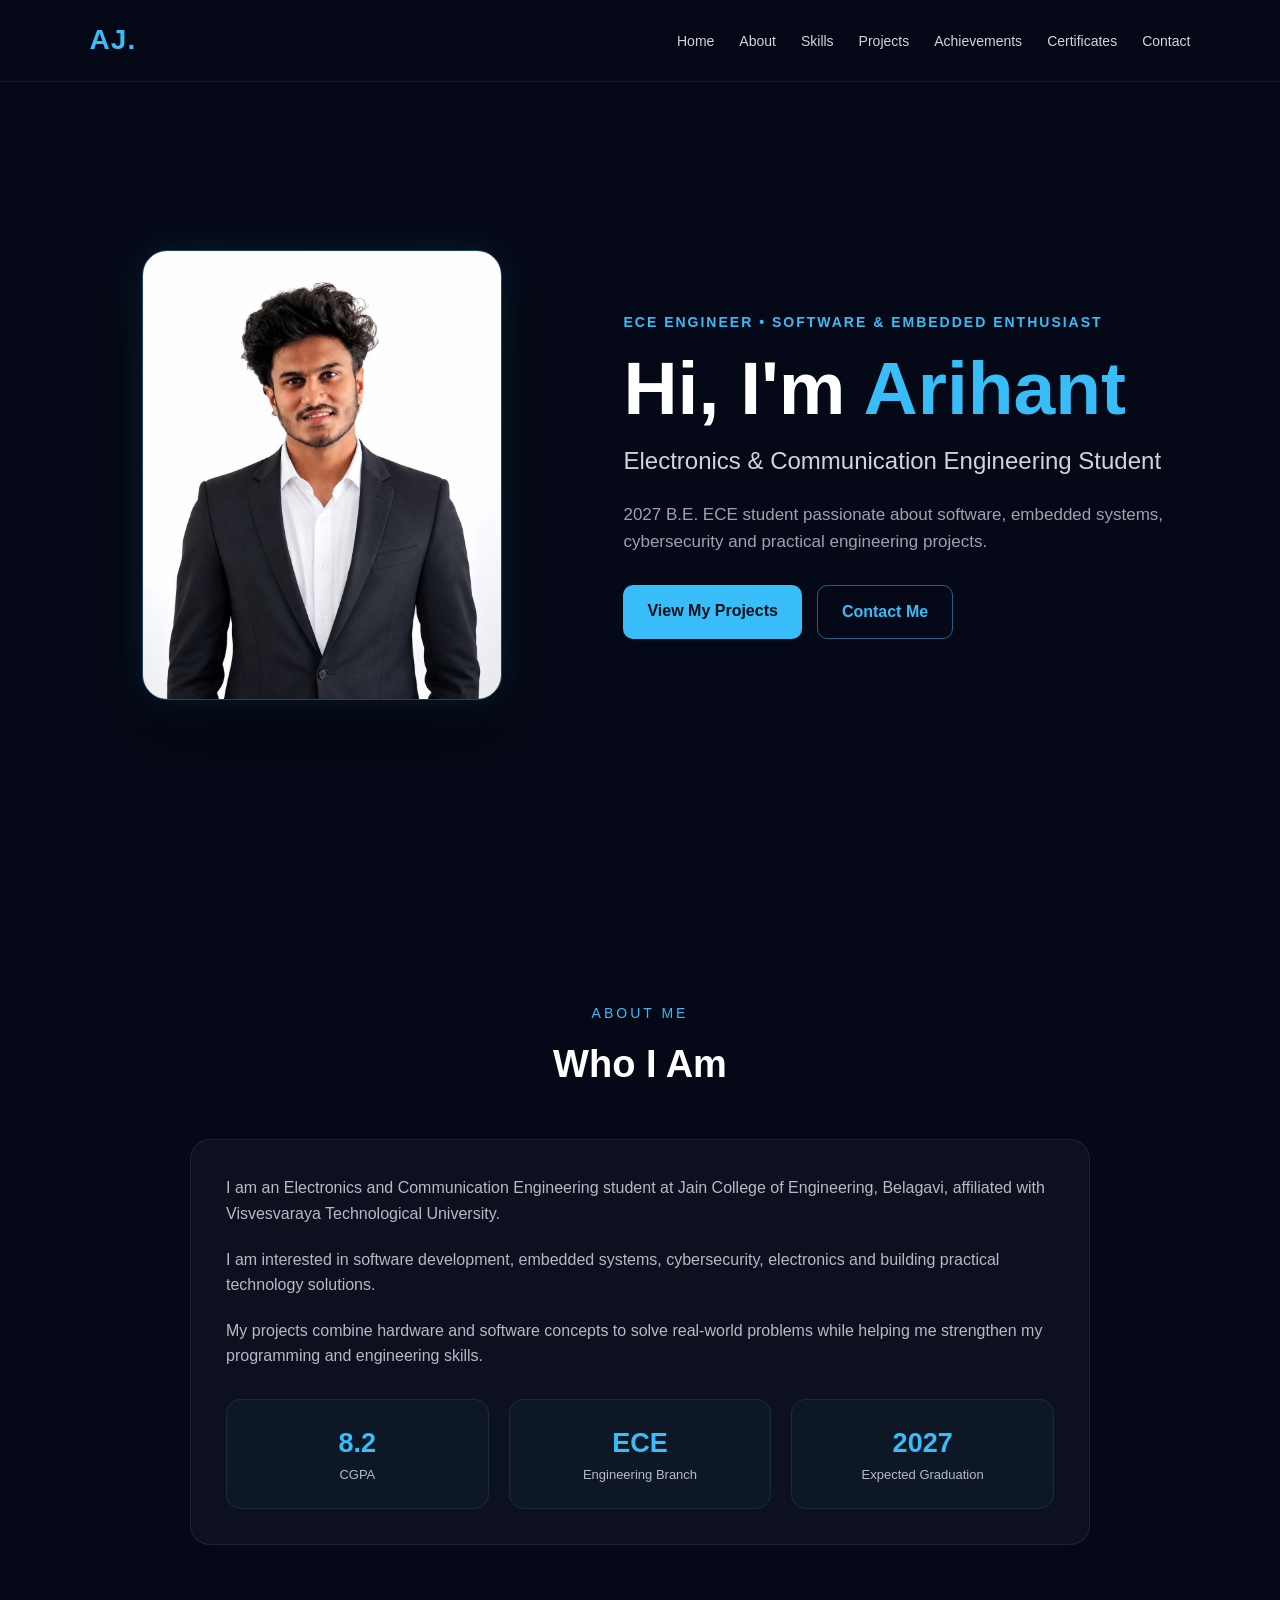
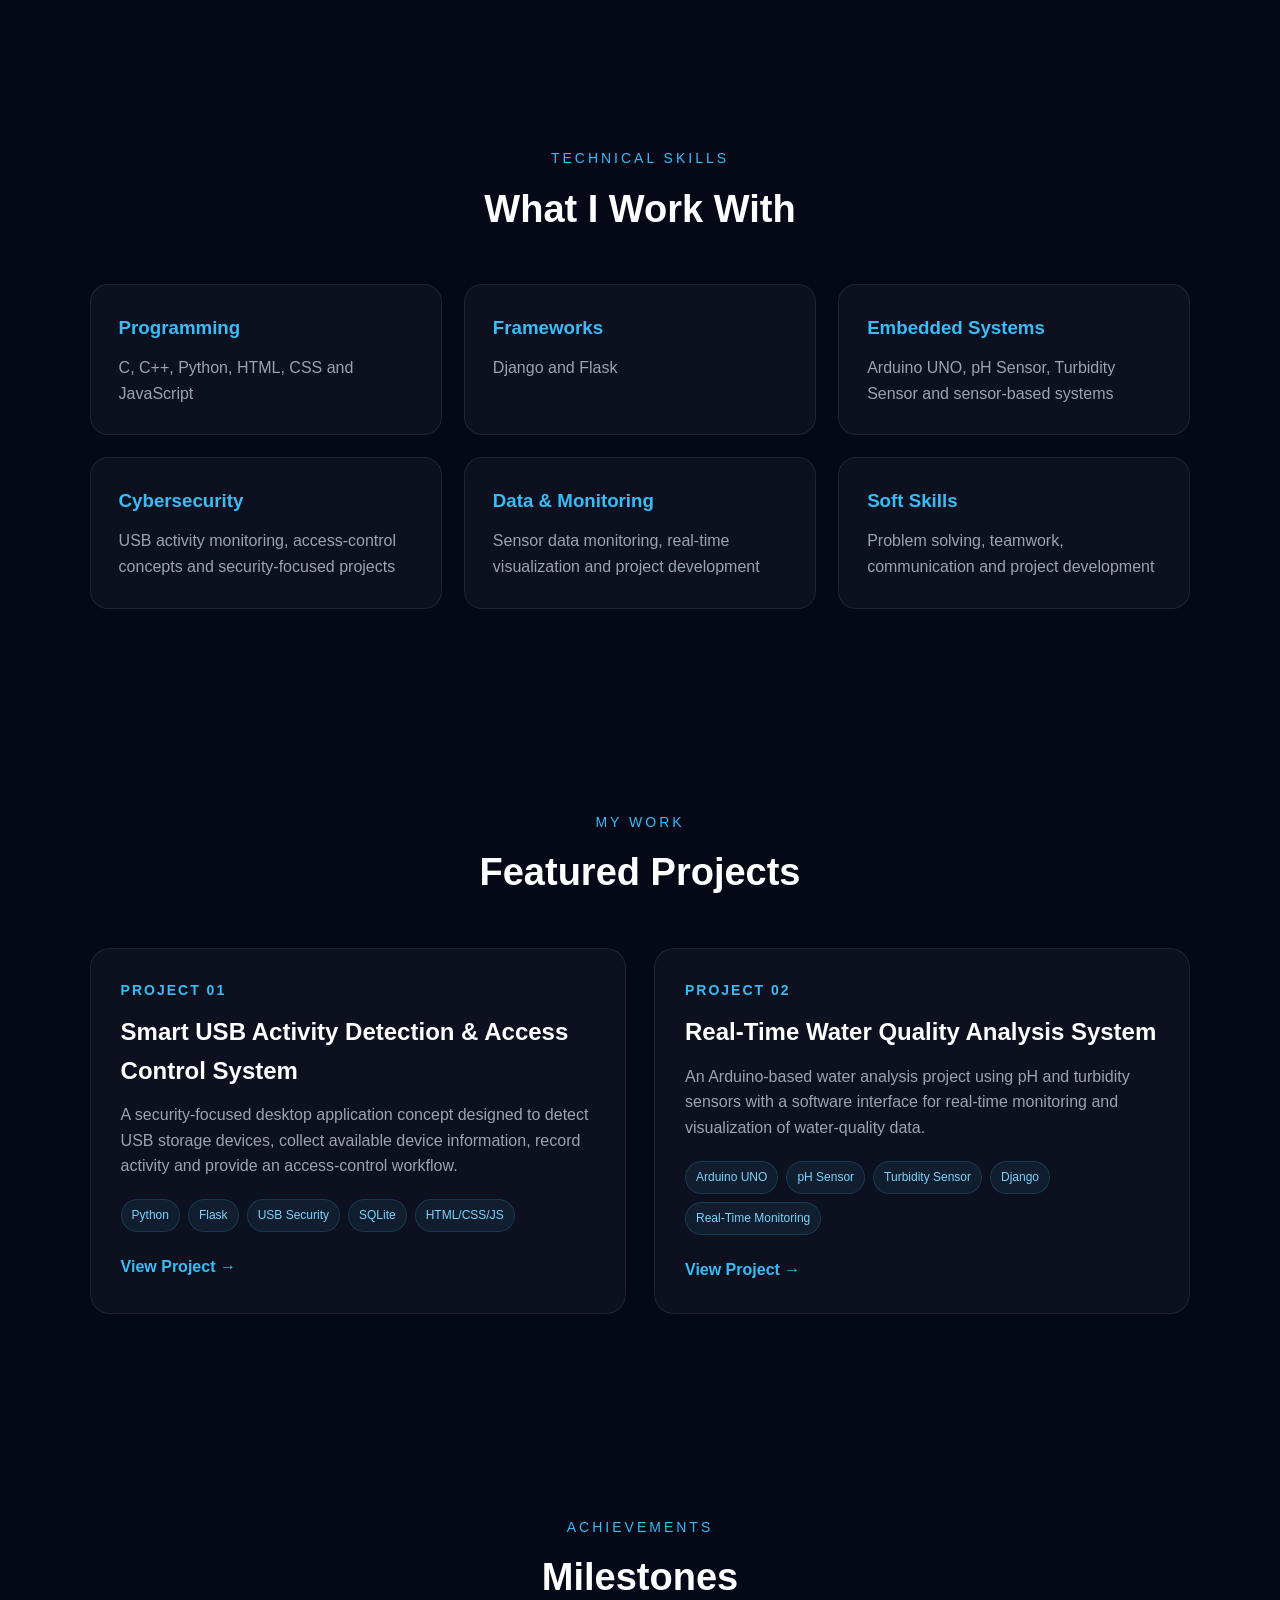
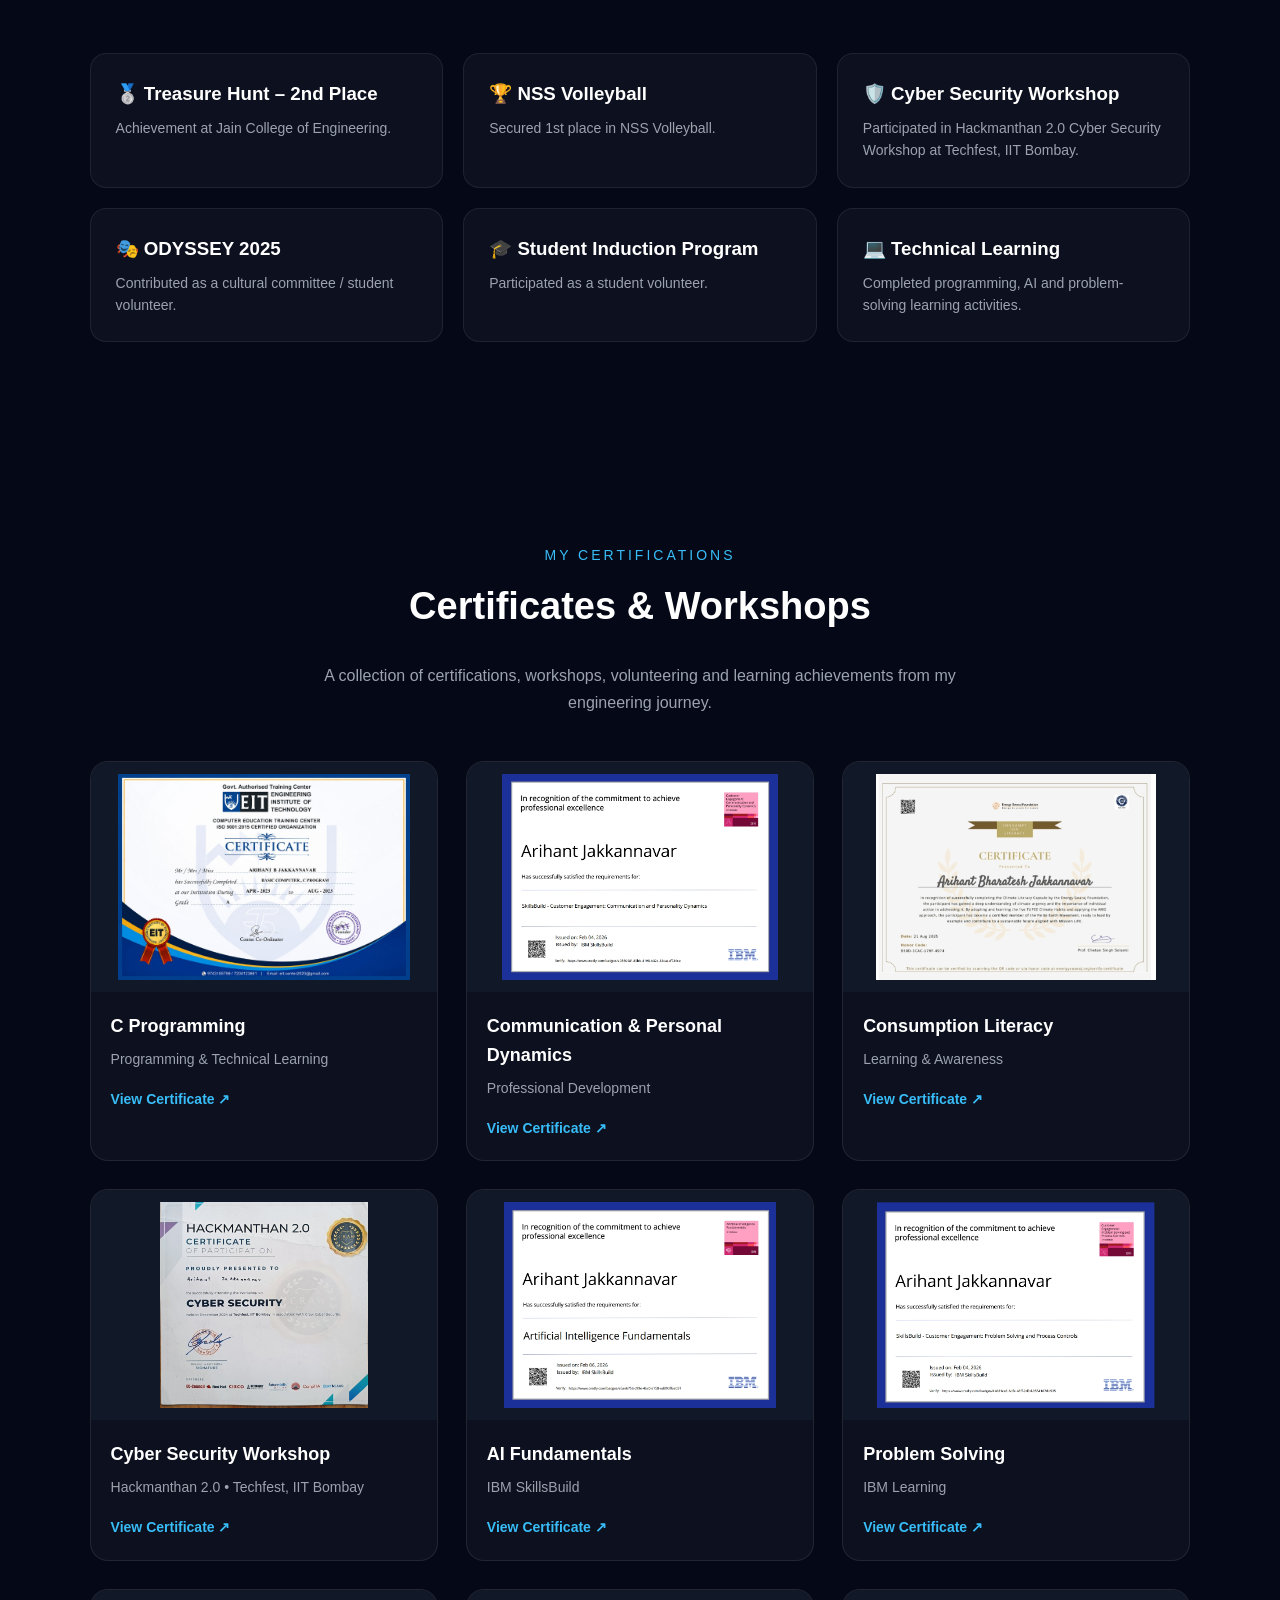
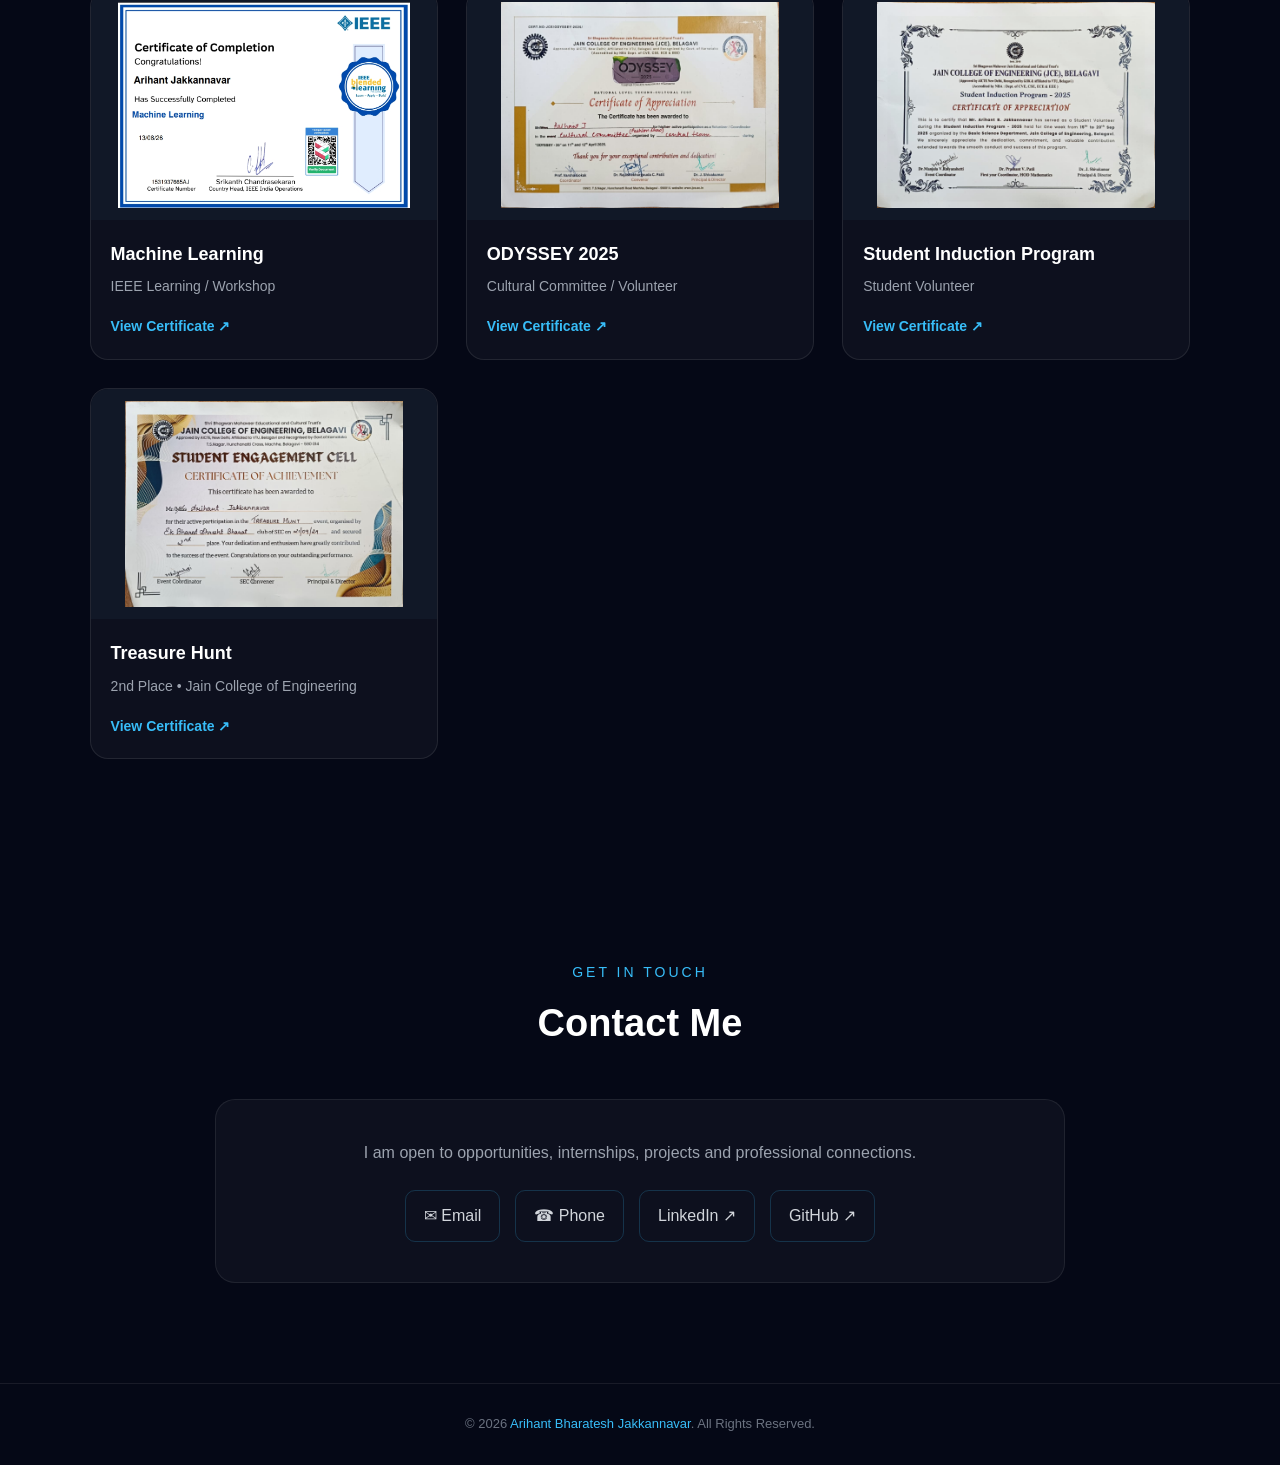
==== index.html @ a7d183cc "Add files via upload" ====
<!DOCTYPE html>
<html lang="en">
<head>
    <meta charset="UTF-8">
    <meta name="viewport" content="width=device-width, initial-scale=1.0">

    <title>Arihant Bharatesh Jakkannavar | ECE Engineer</title>

    <meta name="description"
          content="Electronics and Communication Engineering student, software and embedded systems enthusiast.">

    <style>

        /* =========================
           RESET
        ========================= */

        * {
            margin: 0;
            padding: 0;
            box-sizing: border-box;
        }

        html {
            scroll-behavior: smooth;
        }

        body {
            font-family: Arial, Helvetica, sans-serif;
            background: #050816;
            color: #ffffff;
            line-height: 1.6;
            overflow-x: hidden;
        }

        a {
            text-decoration: none;
            color: inherit;
        }

        /* =========================
           NAVBAR
        ========================= */

        nav {
            position: fixed;
            top: 0;
            left: 0;
            width: 100%;
            z-index: 1000;

            display: flex;
            justify-content: space-between;
            align-items: center;

            padding: 18px 7%;

            background: rgba(5, 8, 22, 0.90);
            backdrop-filter: blur(15px);

            border-bottom: 1px solid rgba(255,255,255,0.08);
        }

        .logo {
            font-size: 28px;
            font-weight: 800;
            color: #38bdf8;
            letter-spacing: 1px;
        }

        .nav-links {
            display: flex;
            gap: 25px;
            list-style: none;
        }

        .nav-links a {
            color: #d1d5db;
            font-size: 14px;
            transition: 0.3s;
        }

        .nav-links a:hover {
            color: #38bdf8;
        }

        /* =========================
           SECTIONS
        ========================= */

        .section {
            padding: 100px 7%;
            max-width: 1300px;
            margin: auto;
        }

        .section-title {
            text-align: center;
            margin-bottom: 45px;
        }

        .section-title span {
            color: #38bdf8;
            font-size: 14px;
            text-transform: uppercase;
            letter-spacing: 3px;
        }

        .section-title h2 {
            font-size: 38px;
            margin-top: 8px;
        }

        /* =========================
           SCROLL ANIMATION
        ========================= */

        .reveal {
            opacity: 0;
            transform: translateY(35px);
            transition:
                opacity 0.8s ease,
                transform 0.8s ease;
        }

        .reveal.active {
            opacity: 1;
            transform: translateY(0);
        }

        /* =========================
           HERO
        ========================= */

        .hero {
            min-height: 100vh;
            padding: 130px 7% 80px;

            display: grid;
            grid-template-columns: 0.9fr 1.1fr;
            align-items: center;
            gap: 70px;

            max-width: 1400px;
            margin: auto;
        }

        .hero-photo {
            display: flex;
            justify-content: center;
            animation: photoIn 1.2s ease forwards;
        }

        .hero-photo img {
            width: 360px;
            height: 450px;
            object-fit: cover;

            border-radius: 25px;

            border: 1px solid rgba(56,189,248,0.35);

            box-shadow:
                0 0 40px rgba(56,189,248,0.13),
                0 25px 70px rgba(0,0,0,0.45);

            animation: floating 5s ease-in-out infinite;
        }

        .hero-content {
            animation: textIn 1.2s ease forwards;
        }

        .hero-content .small {
            color: #38bdf8;
            font-weight: 600;
            letter-spacing: 2px;
            text-transform: uppercase;
            font-size: 14px;
        }

        .hero-content h1 {
            font-size: clamp(42px, 6vw, 75px);
            line-height: 1.05;
            margin: 15px 0;
        }

        .hero-content h1 span {
            color: #38bdf8;
        }

        .hero-content h2 {
            font-size: 24px;
            color: #d1d5db;
            font-weight: 500;
            margin-bottom: 20px;
        }

        .hero-content p {
            max-width: 650px;
            color: #9ca3af;
            font-size: 17px;
            margin-bottom: 30px;
        }

        .hero-buttons {
            display: flex;
            gap: 15px;
            flex-wrap: wrap;
        }

        .btn {
            display: inline-block;
            padding: 13px 24px;
            border-radius: 10px;
            font-weight: 600;
            transition: 0.3s;
        }

        .btn-primary {
            background: #38bdf8;
            color: #03111c;
        }

        .btn-primary:hover {
            transform: translateY(-3px);
            box-shadow: 0 10px 30px rgba(56,189,248,0.25);
        }

        .btn-outline {
            border: 1px solid rgba(56,189,248,0.5);
            color: #38bdf8;
        }

        .btn-outline:hover {
            background: rgba(56,189,248,0.08);
            transform: translateY(-3px);
        }

        /* =========================
           ABOUT
        ========================= */

        .about-box {
            max-width: 900px;
            margin: auto;

            padding: 35px;

            background: rgba(255,255,255,0.035);
            border: 1px solid rgba(255,255,255,0.08);

            border-radius: 20px;
        }

        .about-box p {
            color: #b4bbc7;
            margin-bottom: 20px;
            font-size: 16px;
        }

        .stats {
            display: grid;
            grid-template-columns: repeat(3, 1fr);
            gap: 20px;
            margin-top: 30px;
        }

        .stat {
            padding: 22px;
            text-align: center;

            background: rgba(56,189,248,0.04);
            border: 1px solid rgba(56,189,248,0.12);
            border-radius: 15px;
        }

        .stat h3 {
            color: #38bdf8;
            font-size: 27px;
        }

        .stat p {
            margin: 0;
            font-size: 13px;
        }

        /* =========================
           SKILLS
        ========================= */

        .skills-grid {
            display: grid;
            grid-template-columns: repeat(3, 1fr);
            gap: 22px;
        }

        .skill-card {
            padding: 28px;

            background: rgba(255,255,255,0.035);
            border: 1px solid rgba(255,255,255,0.08);

            border-radius: 18px;

            transition: 0.35s;
        }

        .skill-card:hover {
            transform: translateY(-7px);
            border-color: rgba(56,189,248,0.5);
            box-shadow: 0 15px 40px rgba(56,189,248,0.08);
        }

        .skill-card h3 {
            color: #38bdf8;
            margin-bottom: 12px;
        }

        .skill-card p {
            color: #9ca3af;
        }

        /* =========================
           PROJECTS
        ========================= */

        .projects-grid {
            display: grid;
            grid-template-columns: repeat(2, 1fr);
            gap: 28px;
        }

        .project-card {
            padding: 30px;

            background: rgba(255,255,255,0.035);
            border: 1px solid rgba(255,255,255,0.08);

            border-radius: 20px;

            transition: 0.4s;
        }

        .project-card:hover {
            transform: translateY(-8px);
            border-color: #38bdf8;
            box-shadow: 0 20px 50px rgba(56,189,248,0.09);
        }

        .project-number {
            color: #38bdf8;
            font-size: 14px;
            font-weight: bold;
            letter-spacing: 2px;
        }

        .project-card h3 {
            font-size: 24px;
            margin: 12px 0;
        }

        .project-card p {
            color: #9ca3af;
            margin-bottom: 20px;
        }

        .tags {
            display: flex;
            flex-wrap: wrap;
            gap: 8px;
            margin-bottom: 22px;
        }

        .tag {
            padding: 6px 10px;

            border-radius: 20px;

            background: rgba(56,189,248,0.08);
            border: 1px solid rgba(56,189,248,0.18);

            color: #7dd3fc;
            font-size: 12px;
        }

        .project-link {
            color: #38bdf8;
            font-weight: 600;
        }

        .project-link:hover {
            color: #ffffff;
        }

        /* =========================
           ACHIEVEMENTS
        ========================= */

        .achievements-grid {
            display: grid;
            grid-template-columns: repeat(3, 1fr);
            gap: 20px;
        }

        .achievement {
            padding: 25px;

            background: rgba(255,255,255,0.035);
            border: 1px solid rgba(255,255,255,0.08);

            border-radius: 16px;

            transition: 0.3s;
        }

        .achievement:hover {
            transform: translateY(-5px);
            border-color: rgba(56,189,248,0.45);
        }

        .achievement h3 {
            color: #ffffff;
            margin-bottom: 8px;
        }

        .achievement p {
            color: #9ca3af;
            font-size: 14px;
        }

        /* =========================
           CERTIFICATES
        ========================= */

        .section-intro {
            max-width: 700px;
            margin: -20px auto 45px;
            text-align: center;
            color: #9ca3af;
            line-height: 1.7;
        }

        .certificate-grid {
            display: grid;
            grid-template-columns: repeat(3, 1fr);
            gap: 28px;
            max-width: 1150px;
            margin: auto;
        }

        .certificate-card {
            background: rgba(255,255,255,0.035);

            border: 1px solid rgba(255,255,255,0.09);

            border-radius: 18px;

            overflow: hidden;

            transition: 0.4s ease;
        }

        .certificate-card:hover {
            transform: translateY(-8px);
            border-color: #38bdf8;
            box-shadow: 0 15px 45px rgba(56,189,248,0.12);
        }

        .certificate-card > a {
            display: block;
            overflow: hidden;
            background: #111827;
        }

        .certificate-card img {
            width: 100%;
            height: 230px;

            object-fit: contain;

            display: block;

            padding: 12px;

            transition: transform 0.5s ease;
        }

        .certificate-card:hover img {
            transform: scale(1.04);
        }

        .certificate-info {
            padding: 20px;
        }

        .certificate-info h3 {
            margin: 0 0 8px;
            font-size: 18px;
            color: #ffffff;
        }

        .certificate-info p {
            margin: 0 0 16px;
            color: #9ca3af;
            font-size: 14px;
            line-height: 1.5;
        }

        .view-certificate {
            color: #38bdf8;
            font-size: 14px;
            font-weight: 600;
        }

        .view-certificate:hover {
            color: #ffffff;
        }

        /* =========================
           CONTACT
        ========================= */

        .contact-box {
            max-width: 850px;
            margin: auto;

            padding: 40px;

            text-align: center;

            background: rgba(255,255,255,0.035);
            border: 1px solid rgba(255,255,255,0.08);

            border-radius: 20px;
        }

        .contact-box p {
            color: #9ca3af;
            margin-bottom: 25px;
        }

        .contact-links {
            display: flex;
            justify-content: center;
            flex-wrap: wrap;
            gap: 15px;
        }

        .contact-link {
            padding: 12px 18px;

            border: 1px solid rgba(56,189,248,0.2);

            border-radius: 10px;

            color: #d1d5db;

            transition: 0.3s;
        }

        .contact-link:hover {
            color: #38bdf8;
            border-color: #38bdf8;
            transform: translateY(-3px);
        }

        /* =========================
           FOOTER
        ========================= */

        footer {
            text-align: center;
            padding: 30px 20px;

            border-top: 1px solid rgba(255,255,255,0.08);

            color: #6b7280;

            font-size: 13px;
        }

        footer span {
            color: #38bdf8;
        }

        /* =========================
           HERO ANIMATIONS
        ========================= */

        @keyframes photoIn {
            from {
                opacity: 0;
                transform: translateX(-50px);
            }

            to {
                opacity: 1;
                transform: translateX(0);
            }
        }

        @keyframes textIn {
            from {
                opacity: 0;
                transform: translateX(50px);
            }

            to {
                opacity: 1;
                transform: translateX(0);
            }
        }

        @keyframes floating {
            0%, 100% {
                transform: translateY(0);
            }

            50% {
                transform: translateY(-10px);
            }
        }

        /* =========================
           TABLET
        ========================= */

        @media (max-width: 1000px) {

            .hero {
                grid-template-columns: 1fr;
                text-align: center;
            }

            .hero-photo {
                order: 1;
            }

            .hero-content {
                order: 2;
            }

            .hero-content p {
                margin-left: auto;
                margin-right: auto;
            }

            .hero-buttons {
                justify-content: center;
            }

            .skills-grid {
                grid-template-columns: repeat(2, 1fr);
            }

            .achievements-grid {
                grid-template-columns: repeat(2, 1fr);
            }

            .certificate-grid {
                grid-template-columns: repeat(2, 1fr);
            }
        }

        /* =========================
           MOBILE
        ========================= */

        @media (max-width: 700px) {

            nav {
                padding: 15px 5%;
            }

            .nav-links {
                display: none;
            }

            .section {
                padding: 80px 5%;
            }

            .hero {
                padding: 120px 5% 70px;
                gap: 40px;
            }

            .hero-photo img {
                width: 280px;
                height: 350px;
            }

            .hero-content h1 {
                font-size: 42px;
            }

            .hero-content h2 {
                font-size: 20px;
            }

            .stats {
                grid-template-columns: 1fr;
            }

            .skills-grid,
            .projects-grid,
            .achievements-grid,
            .certificate-grid {
                grid-template-columns: 1fr;
            }

            .section-title h2 {
                font-size: 31px;
            }

            .certificate-card img {
                height: 240px;
            }

            .contact-box {
                padding: 28px 20px;
            }
        }

    </style>
</head>

<body>

    <!-- =========================
         NAVIGATION
    ========================= -->

    <nav>

        <a href="#home" class="logo">AJ.</a>

        <ul class="nav-links">

            <li><a href="#home">Home</a></li>
            <li><a href="#about">About</a></li>
            <li><a href="#skills">Skills</a></li>
            <li><a href="#projects">Projects</a></li>
            <li><a href="#achievements">Achievements</a></li>
            <li><a href="#certificates">Certificates</a></li>
            <li><a href="#contact">Contact</a></li>

        </ul>

    </nav>


    <!-- =========================
         HERO
    ========================= -->

    <section id="home" class="hero">

        <div class="hero-photo">

            <img
                src="images/profile.jpeg"
                alt="Arihant Bharatesh Jakkannavar"
            >

        </div>

        <div class="hero-content">

            <div class="small">
                ECE Engineer • Software & Embedded Enthusiast
            </div>

            <h1>
                Hi, I'm <span>Arihant</span>
            </h1>

            <h2>
                Electronics & Communication Engineering Student
            </h2>

            <p>
                2027 B.E. ECE student passionate about software,
                embedded systems, cybersecurity and practical
                engineering projects.
            </p>

            <div class="hero-buttons">

                <a
                    href="#projects"
                    class="btn btn-primary"
                >
                    View My Projects
                </a>

                <a
                    href="#contact"
                    class="btn btn-outline"
                >
                    Contact Me
                </a>

            </div>

        </div>

    </section>


    <!-- =========================
         ABOUT
    ========================= -->

    <section id="about" class="section reveal">

        <div class="section-title">

            <span>About Me</span>

            <h2>Who I Am</h2>

        </div>

        <div class="about-box">

            <p>
                I am an Electronics and Communication Engineering
                student at Jain College of Engineering, Belagavi,
                affiliated with Visvesvaraya Technological University.
            </p>

            <p>
                I am interested in software development, embedded
                systems, cybersecurity, electronics and building
                practical technology solutions.
            </p>

            <p>
                My projects combine hardware and software concepts
                to solve real-world problems while helping me
                strengthen my programming and engineering skills.
            </p>

            <div class="stats">

                <div class="stat">
                    <h3>8.2</h3>
                    <p>CGPA</p>
                </div>

                <div class="stat">
                    <h3>ECE</h3>
                    <p>Engineering Branch</p>
                </div>

                <div class="stat">
                    <h3>2027</h3>
                    <p>Expected Graduation</p>
                </div>

            </div>

        </div>

    </section>


    <!-- =========================
         SKILLS
    ========================= -->

    <section id="skills" class="section reveal">

        <div class="section-title">

            <span>Technical Skills</span>

            <h2>What I Work With</h2>

        </div>

        <div class="skills-grid">

            <div class="skill-card">

                <h3>Programming</h3>

                <p>
                    C, C++, Python, HTML, CSS and JavaScript
                </p>

            </div>

            <div class="skill-card">

                <h3>Frameworks</h3>

                <p>
                    Django and Flask
                </p>

            </div>

            <div class="skill-card">

                <h3>Embedded Systems</h3>

                <p>
                    Arduino UNO, pH Sensor, Turbidity Sensor
                    and sensor-based systems
                </p>

            </div>

            <div class="skill-card">

                <h3>Cybersecurity</h3>

                <p>
                    USB activity monitoring, access-control
                    concepts and security-focused projects
                </p>

            </div>

            <div class="skill-card">

                <h3>Data & Monitoring</h3>

                <p>
                    Sensor data monitoring, real-time visualization
                    and project development
                </p>

            </div>

            <div class="skill-card">

                <h3>Soft Skills</h3>

                <p>
                    Problem solving, teamwork, communication
                    and project development
                </p>

            </div>

        </div>

    </section>


    <!-- =========================
         PROJECTS
    ========================= -->

    <section id="projects" class="section reveal">

        <div class="section-title">

            <span>My Work</span>

            <h2>Featured Projects</h2>

        </div>

        <div class="projects-grid">

            <!-- PROJECT 01 -->

            <div class="project-card">

                <div class="project-number">
                    PROJECT 01
                </div>

                <h3>
                    Smart USB Activity Detection & Access Control System
                </h3>

                <p>
                    A security-focused desktop application concept
                    designed to detect USB storage devices, collect
                    available device information, record activity and
                    provide an access-control workflow.
                </p>

                <div class="tags">

                    <span class="tag">Python</span>
                    <span class="tag">Flask</span>
                    <span class="tag">USB Security</span>
                    <span class="tag">SQLite</span>
                    <span class="tag">HTML/CSS/JS</span>

                </div>

                <a
                    href="projects/smart-usb.html"
                    class="project-link"
                >
                    View Project →
                </a>

            </div>


            <!-- PROJECT 02 -->

            <div class="project-card">

                <div class="project-number">
                    PROJECT 02
                </div>

                <h3>
                    Real-Time Water Quality Analysis System
                </h3>

                <p>
                    An Arduino-based water analysis project using
                    pH and turbidity sensors with a software interface
                    for real-time monitoring and visualization of
                    water-quality data.
                </p>

                <div class="tags">

                    <span class="tag">Arduino UNO</span>
                    <span class="tag">pH Sensor</span>
                    <span class="tag">Turbidity Sensor</span>
                    <span class="tag">Django</span>
                    <span class="tag">Real-Time Monitoring</span>

                </div>

                <a
                    href="projects/water-quality.html"
                    class="project-link"
                >
                    View Project →
                </a>

            </div>

        </div>

    </section>


    <!-- =========================
         ACHIEVEMENTS
    ========================= -->

    <section id="achievements" class="section reveal">

        <div class="section-title">

            <span>Achievements</span>

            <h2>Milestones</h2>

        </div>

        <div class="achievements-grid">

            <div class="achievement">

                <h3>
                    🥈 Treasure Hunt – 2nd Place
                </h3>

                <p>
                    Achievement at Jain College of Engineering.
                </p>

            </div>

            <div class="achievement">

                <h3>
                    🏆 NSS Volleyball
                </h3>

                <p>
                    Secured 1st place in NSS Volleyball.
                </p>

            </div>

            <div class="achievement">

                <h3>
                    🛡️ Cyber Security Workshop
                </h3>

                <p>
                    Participated in Hackmanthan 2.0 Cyber Security
                    Workshop at Techfest, IIT Bombay.
                </p>

            </div>

            <div class="achievement">

                <h3>
                    🎭 ODYSSEY 2025
                </h3>

                <p>
                    Contributed as a cultural committee /
                    student volunteer.
                </p>

            </div>

            <div class="achievement">

                <h3>
                    🎓 Student Induction Program
                </h3>

                <p>
                    Participated as a student volunteer.
                </p>

            </div>

            <div class="achievement">

                <h3>
                    💻 Technical Learning
                </h3>

                <p>
                    Completed programming, AI and problem-solving
                    learning activities.
                </p>

            </div>

        </div>

    </section>


    <!-- =========================
         CERTIFICATES
    ========================= -->

    <section id="certificates" class="section reveal">

        <div class="section-title">

            <span>My Certifications</span>

            <h2>Certificates & Workshops</h2>

        </div>

        <p class="section-intro">
            A collection of certifications, workshops,
            volunteering and learning achievements from
            my engineering journey.
        </p>

        <div class="certificate-grid">


            <!-- 01 C PROGRAMMING -->

            <div class="certificate-card">

                <a
                    href="images/c-programming.jpeg"
                    target="_blank"
                >

                    <img
                        src="images/c-programming.jpeg"
                        alt="C Programming Certificate"
                    >

                </a>

                <div class="certificate-info">

                    <h3>C Programming</h3>

                    <p>
                        Programming & Technical Learning
                    </p>

                    <a
                        href="images/c-programming.jpeg"
                        target="_blank"
                        class="view-certificate"
                    >
                        View Certificate ↗
                    </a>

                </div>

            </div>


            <!-- 02 COMMUNICATION -->

            <div class="certificate-card">

                <a
                    href="images/communication%26personal-dynamics.jpeg"
                    target="_blank"
                >

                    <img
                        src="images/communication%26personal-dynamics.jpeg"
                        alt="Communication and Personal Dynamics Certificate"
                    >

                </a>

                <div class="certificate-info">

                    <h3>
                        Communication & Personal Dynamics
                    </h3>

                    <p>
                        Professional Development
                    </p>

                    <a
                        href="images/communication%26personal-dynamics.jpeg"
                        target="_blank"
                        class="view-certificate"
                    >
                        View Certificate ↗
                    </a>

                </div>

            </div>


            <!-- 03 CONSUMPTION LITERACY -->

            <div class="certificate-card">

                <a
                    href="images/consumption-literacy.jpeg"
                    target="_blank"
                >

                    <img
                        src="images/consumption-literacy.jpeg"
                        alt="Consumption Literacy Certificate"
                    >

                </a>

                <div class="certificate-info">

                    <h3>
                        Consumption Literacy
                    </h3>

                    <p>
                        Learning & Awareness
                    </p>

                    <a
                        href="images/consumption-literacy.jpeg"
                        target="_blank"
                        class="view-certificate"
                    >
                        View Certificate ↗
                    </a>

                </div>

            </div>


            <!-- 04 CYBER SECURITY -->

            <div class="certificate-card">

                <a
                    href="images/cyber-security.jpeg"
                    target="_blank"
                >

                    <img
                        src="images/cyber-security.jpeg"
                        alt="Cyber Security Workshop Certificate"
                    >

                </a>

                <div class="certificate-info">

                    <h3>
                        Cyber Security Workshop
                    </h3>

                    <p>
                        Hackmanthan 2.0 • Techfest, IIT Bombay
                    </p>

                    <a
                        href="images/cyber-security.jpeg"
                        target="_blank"
                        class="view-certificate"
                    >
                        View Certificate ↗
                    </a>

                </div>

            </div>


            <!-- 05 IBM AI -->

            <div class="certificate-card">

                <a
                    href="images/IBM-AI.jpeg"
                    target="_blank"
                >

                    <img
                        src="images/IBM-AI.jpeg"
                        alt="IBM AI Certificate"
                    >

                </a>

                <div class="certificate-info">

                    <h3>
                        AI Fundamentals
                    </h3>

                    <p>
                        IBM SkillsBuild
                    </p>

                    <a
                        href="images/IBM-AI.jpeg"
                        target="_blank"
                        class="view-certificate"
                    >
                        View Certificate ↗
                    </a>

                </div>

            </div>


            <!-- 06 IBM PROBLEM SOLVING -->

            <div class="certificate-card">

                <a
                    href="images/IBM-problem-solving.jpeg"
                    target="_blank"
                >

                    <img
                        src="images/IBM-problem-solving.jpeg"
                        alt="IBM Problem Solving Certificate"
                    >

                </a>

                <div class="certificate-info">

                    <h3>
                        Problem Solving
                    </h3>

                    <p>
                        IBM Learning
                    </p>

                    <a
                        href="images/IBM-problem-solving.jpeg"
                        target="_blank"
                        class="view-certificate"
                    >
                        View Certificate ↗
                    </a>

                </div>

            </div>


            <!-- 07 IEEE MACHINE LEARNING -->

            <div class="certificate-card">

                <a
                    href="images/IEEE-machine-learning.jpeg"
                    target="_blank"
                >

                    <img
                        src="images/IEEE-machine-learning.jpeg"
                        alt="IEEE Machine Learning Certificate"
                    >

                </a>

                <div class="certificate-info">

                    <h3>
                        Machine Learning
                    </h3>

                    <p>
                        IEEE Learning / Workshop
                    </p>

                    <a
                        href="images/IEEE-machine-learning.jpeg"
                        target="_blank"
                        class="view-certificate"
                    >
                        View Certificate ↗
                    </a>

                </div>

            </div>


            <!-- 08 ODYSSEY -->

            <div class="certificate-card">

                <a
                    href="images/odyssey.jpeg"
                    target="_blank"
                >

                    <img
                        src="images/odyssey.jpeg"
                        alt="ODYSSEY 2025 Certificate"
                    >

                </a>

                <div class="certificate-info">

                    <h3>
                        ODYSSEY 2025
                    </h3>

                    <p>
                        Cultural Committee / Volunteer
                    </p>

                    <a
                        href="images/odyssey.jpeg"
                        target="_blank"
                        class="view-certificate"
                    >
                        View Certificate ↗
                    </a>

                </div>

            </div>


            <!-- 09 STUDENT INDUCTION -->

            <div class="certificate-card">

                <a
                    href="images/student-induction-program.jpeg"
                    target="_blank"
                >

                    <img
                        src="images/student-induction-program.jpeg"
                        alt="Student Induction Program Certificate"
                    >

                </a>

                <div class="certificate-info">

                    <h3>
                        Student Induction Program
                    </h3>

                    <p>
                        Student Volunteer
                    </p>

                    <a
                        href="images/student-induction-program.jpeg"
                        target="_blank"
                        class="view-certificate"
                    >
                        View Certificate ↗
                    </a>

                </div>

            </div>


            <!-- 10 TREASURE HUNT -->

            <div class="certificate-card">

                <a
                    href="images/treasure-hunt.jpeg"
                    target="_blank"
                >

                    <img
                        src="images/treasure-hunt.jpeg"
                        alt="Treasure Hunt Certificate"
                    >

                </a>

                <div class="certificate-info">

                    <h3>
                        Treasure Hunt
                    </h3>

                    <p>
                        2nd Place • Jain College of Engineering
                    </p>

                    <a
                        href="images/treasure-hunt.jpeg"
                        target="_blank"
                        class="view-certificate"
                    >
                        View Certificate ↗
                    </a>

                </div>

            </div>

        </div>

    </section>


    <!-- =========================
         CONTACT
    ========================= -->

    <section id="contact" class="section reveal">

        <div class="section-title">

            <span>Get In Touch</span>

            <h2>Contact Me</h2>

        </div>

        <div class="contact-box">

            <p>
                I am open to opportunities, internships,
                projects and professional connections.
            </p>

            <div class="contact-links">

                <a
                    href="mailto:arihantjakkannavar90@gmail.com"
                    class="contact-link"
                >
                    ✉ Email
                </a>

                <a
                    href="tel:9880934638"
                    class="contact-link"
                >
                    ☎ Phone
                </a>

                <a
                    href="https://www.linkedin.com/in/arihant-jakkannavar-781037326/"
                    target="_blank"
                    rel="noopener noreferrer"
                    class="contact-link"
                >
                    LinkedIn ↗
                </a>

                <a
                    href="https://github.com/arihantjakkannavar90-coder"
                    target="_blank"
                    rel="noopener noreferrer"
                    class="contact-link"
                >
                    GitHub ↗
                </a>

            </div>

        </div>

    </section>


    <!-- =========================
         FOOTER
    ========================= -->

    <footer>

        © 2026
        <span>Arihant Bharatesh Jakkannavar</span>.
        All Rights Reserved.

    </footer>


    <!-- =========================
         JAVASCRIPT
    ========================= -->

    <script>

        document.addEventListener("DOMContentLoaded", function () {

            const revealElements =
                document.querySelectorAll(".reveal");

            const observer =
                new IntersectionObserver(
                    function (entries, observer) {

                        entries.forEach(function (entry) {

                            if (entry.isIntersecting) {

                                entry.target.classList.add("active");

                                observer.unobserve(entry.target);

                            }

                        });

                    },
                    {
                        threshold: 0.12
                    }
                );

            revealElements.forEach(function (element) {

                observer.observe(element);

            });

        });

    </script>

</body>
</html>
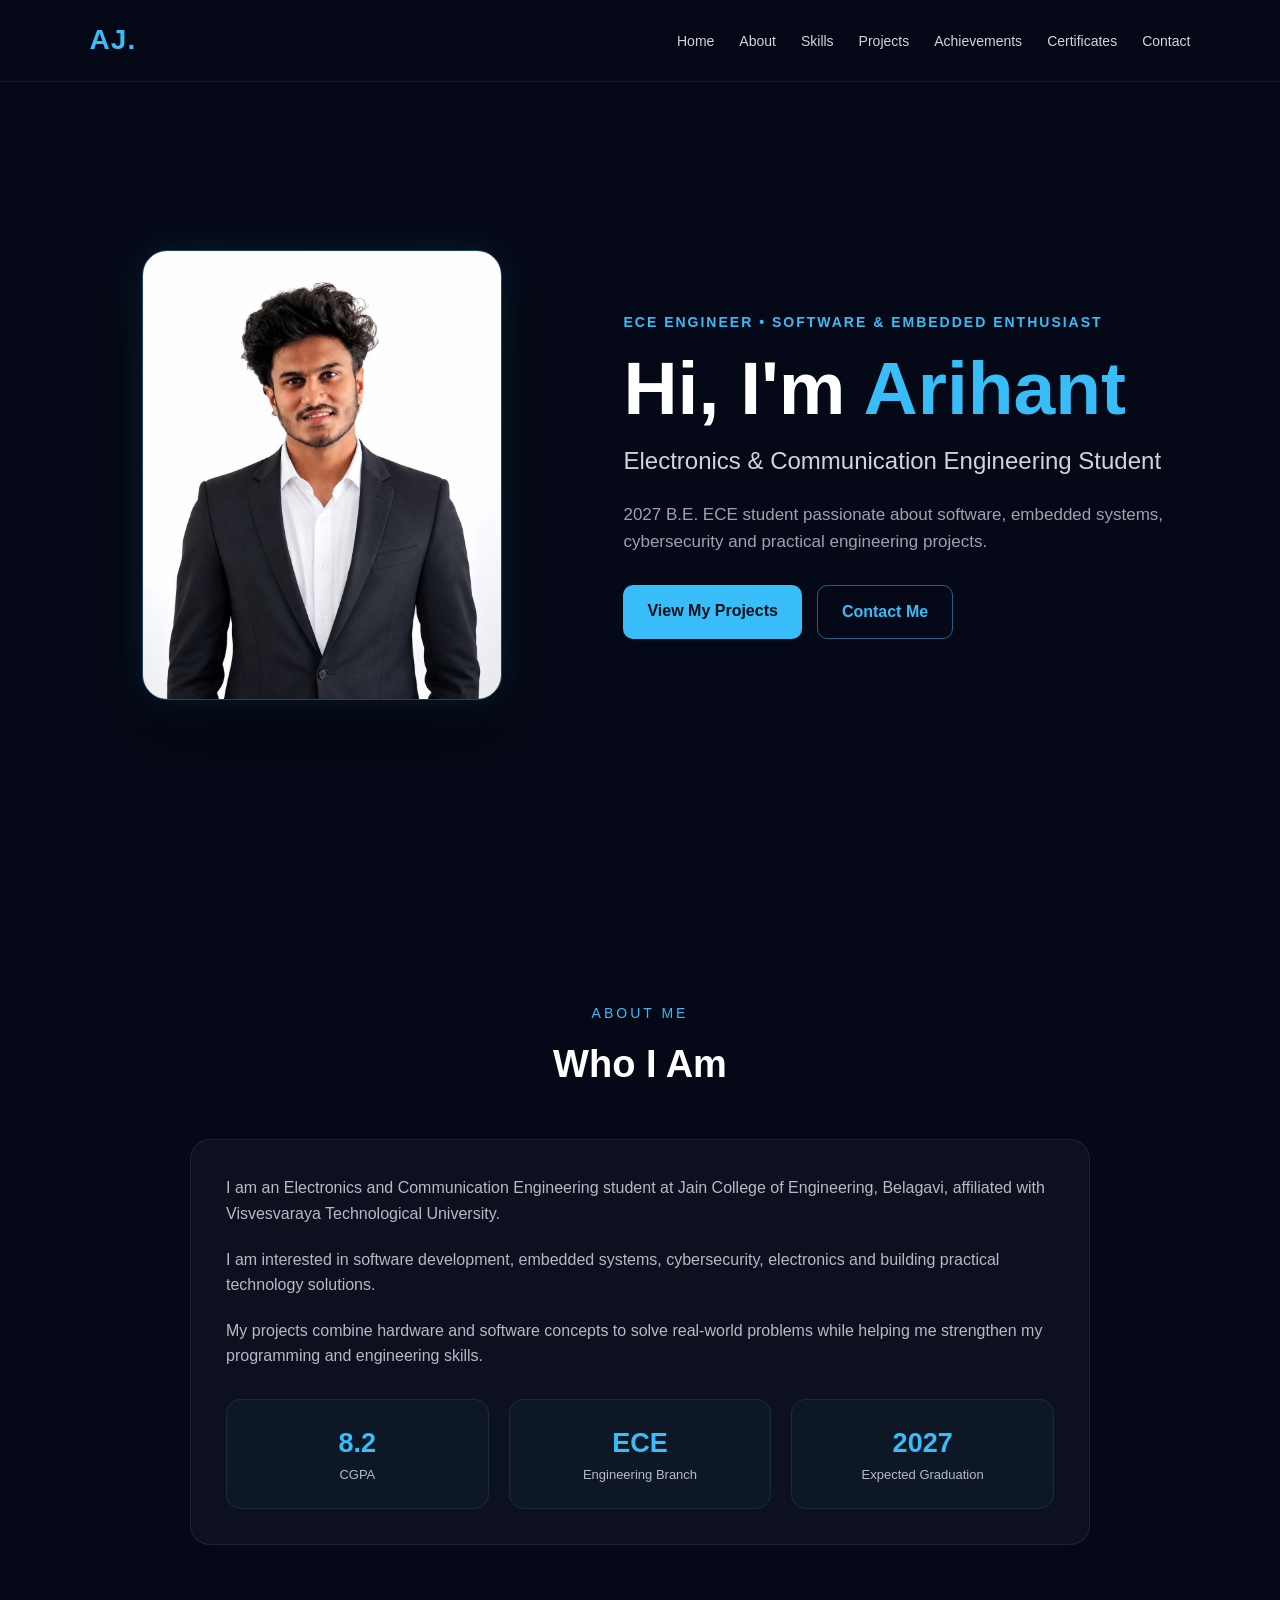
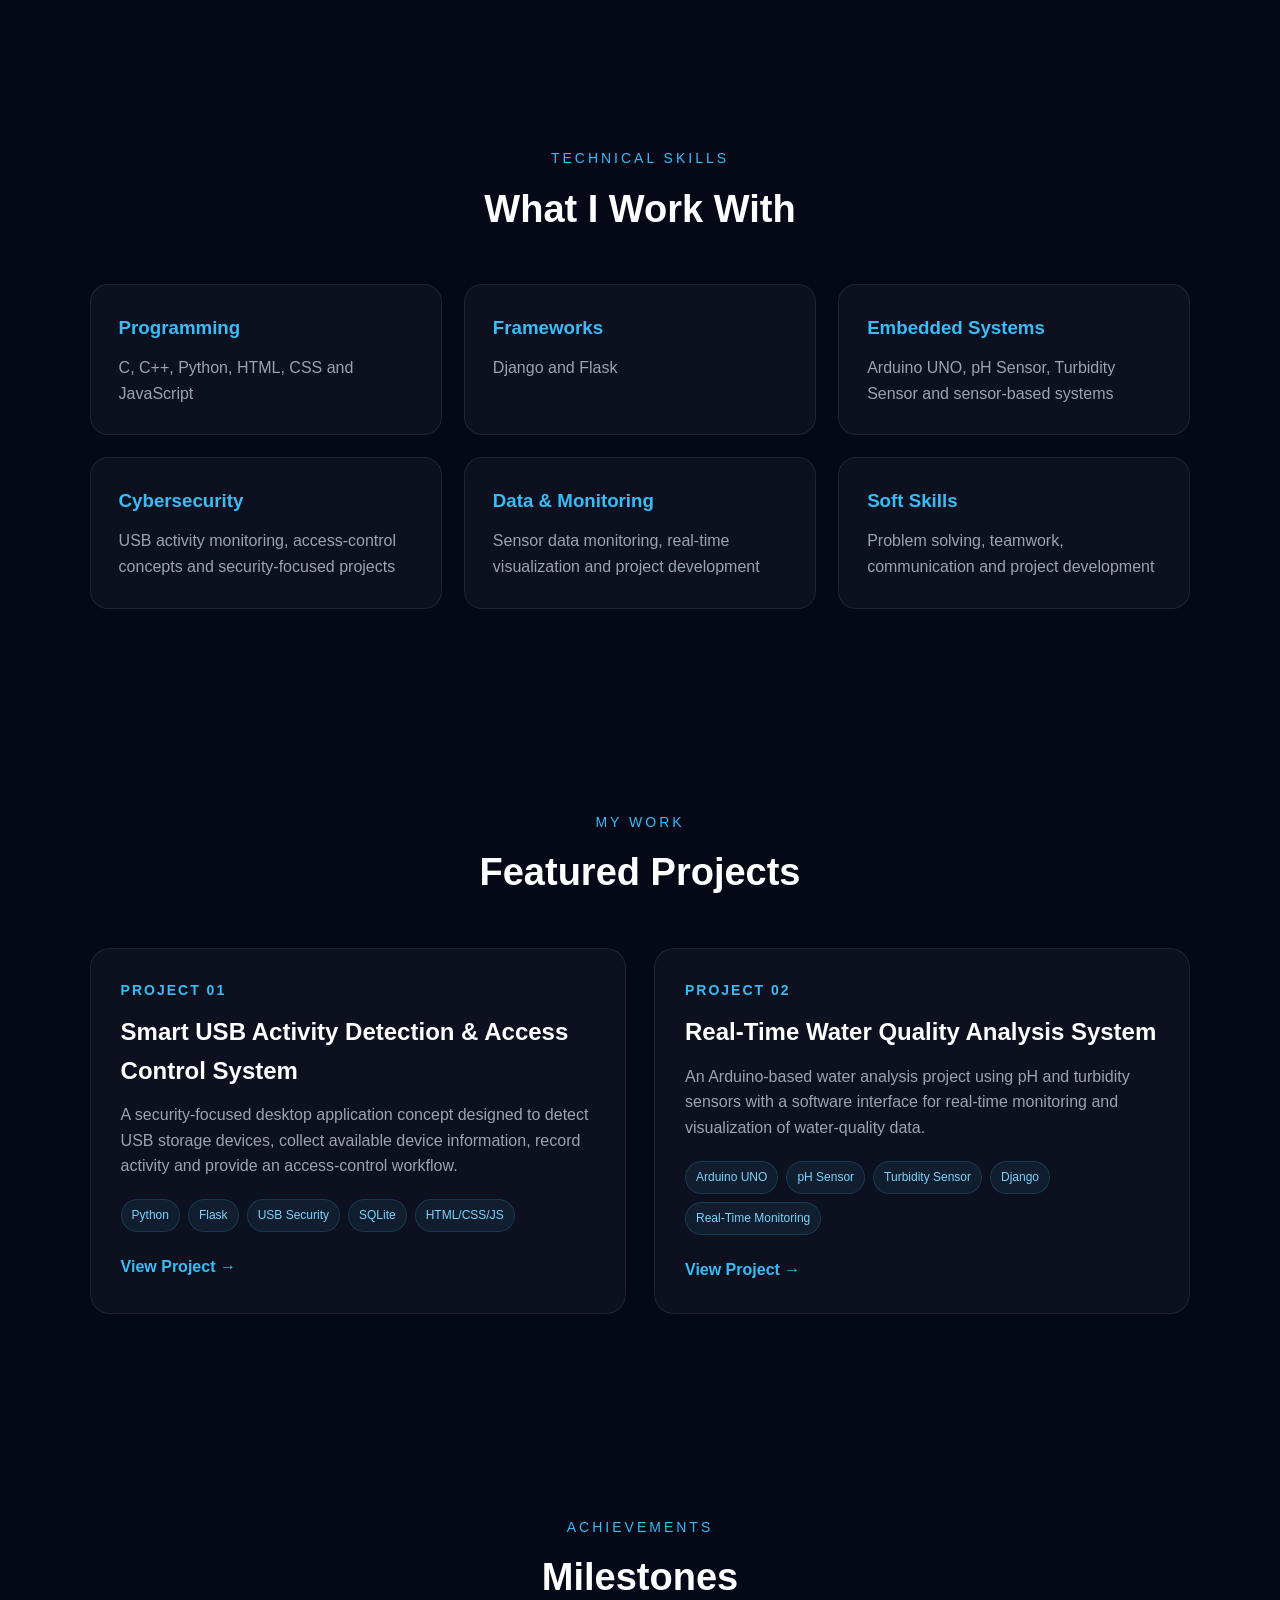
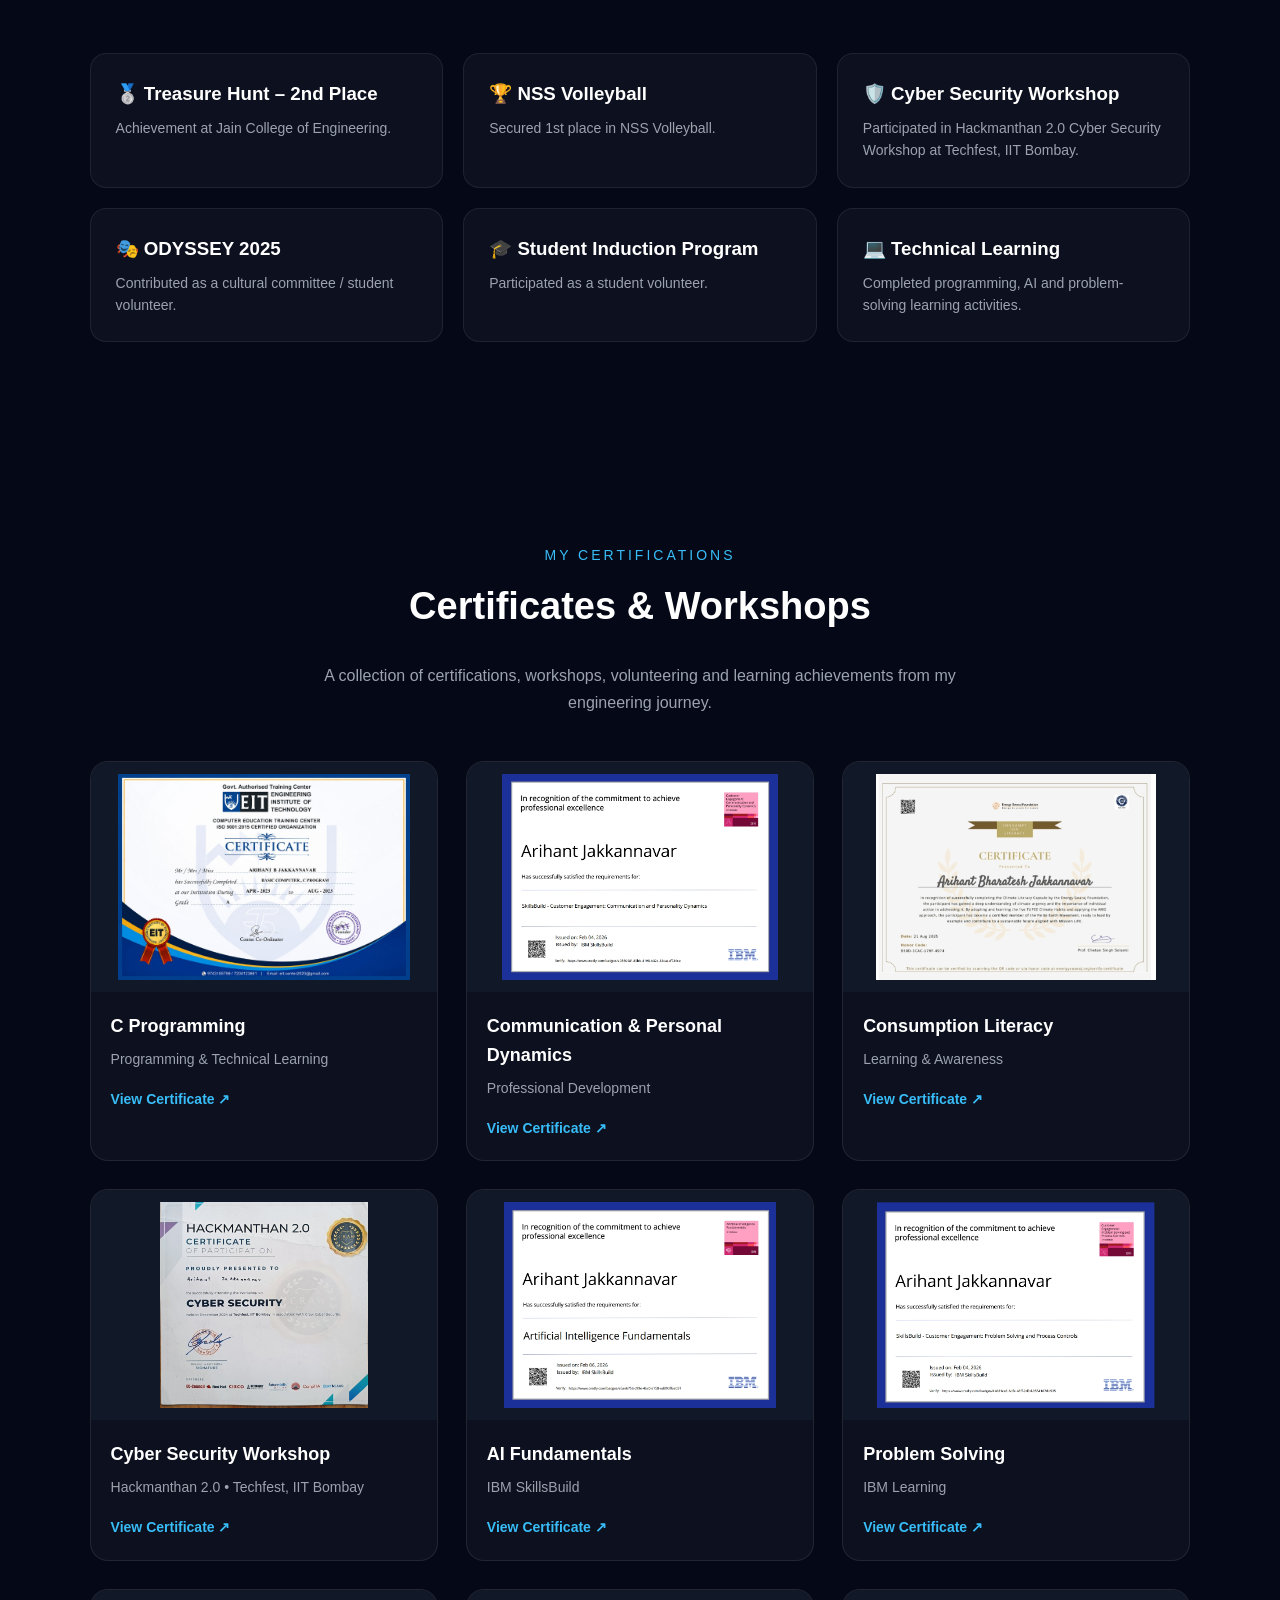
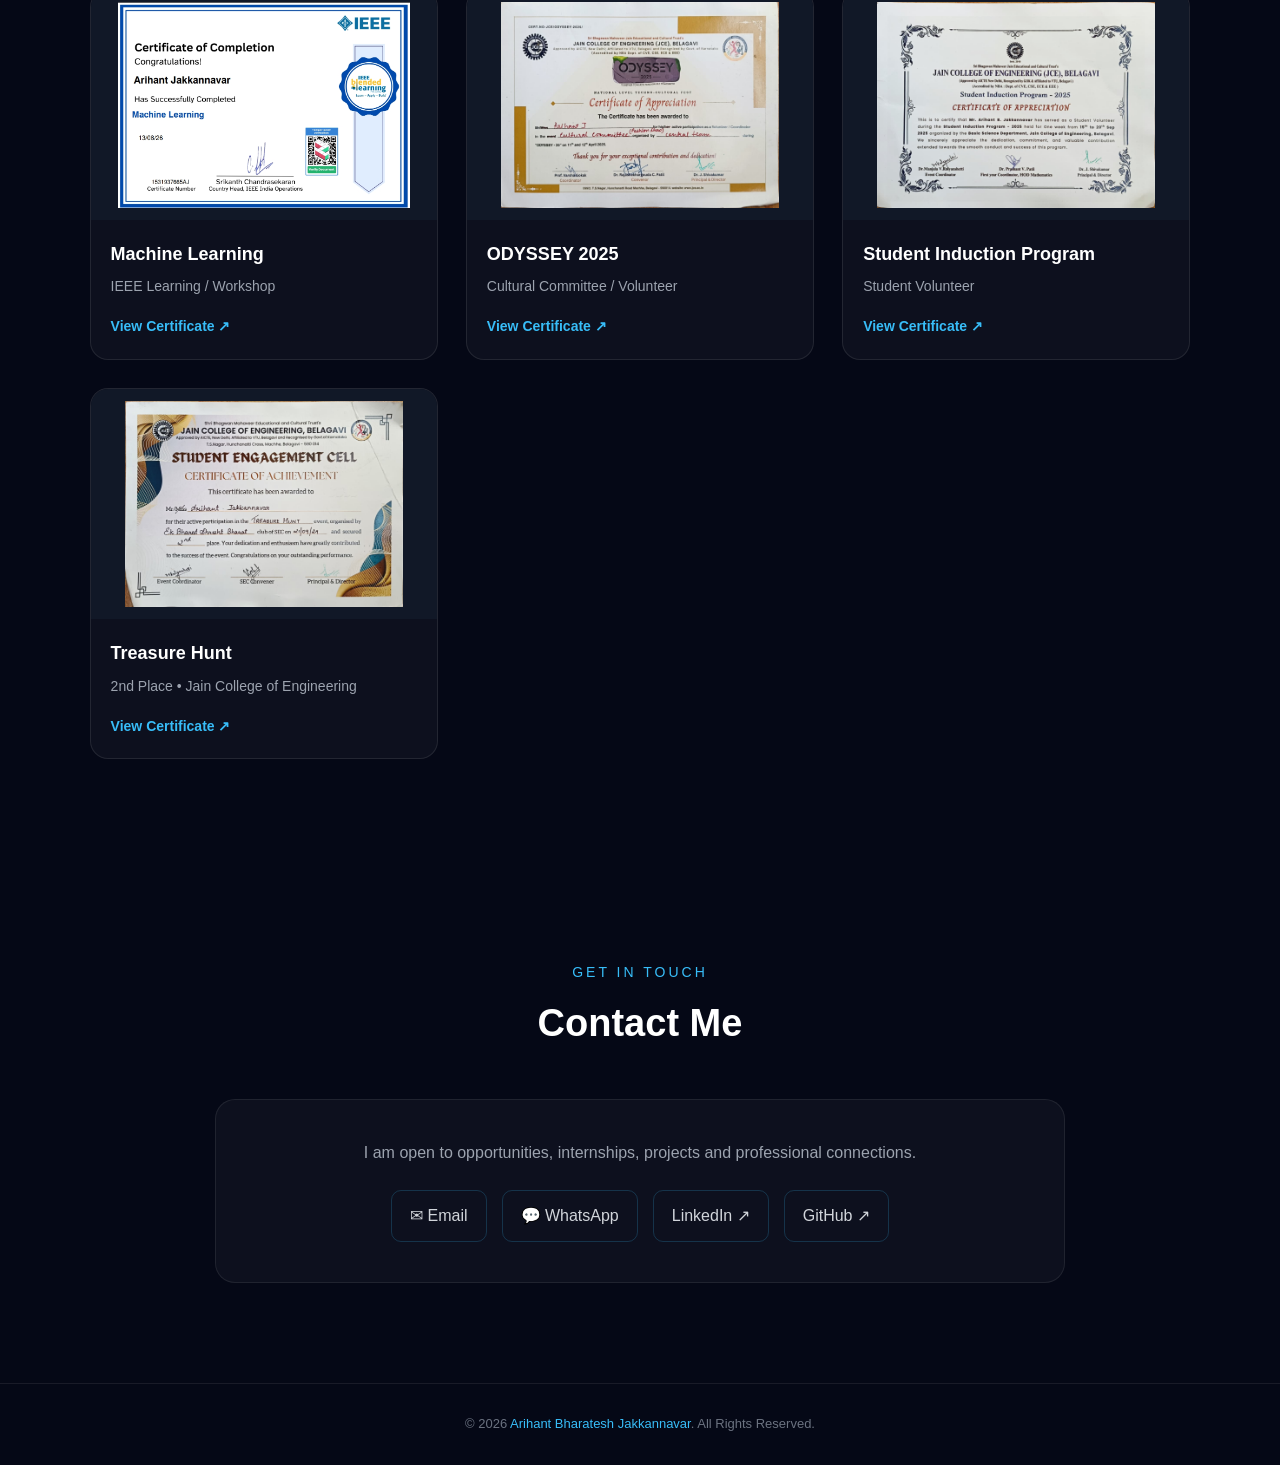
==== commit 01e182c2: "Add files via upload" ====
--- a/index.html
+++ b/index.html
@@ -215,6 +215,7 @@
             border-radius: 10px;
             font-weight: 600;
             transition: 0.3s;
+            cursor: pointer;
         }
 
         .btn-primary {
@@ -387,6 +388,7 @@
         .project-link {
             color: #38bdf8;
             font-weight: 600;
+            cursor: pointer;
         }
 
         .project-link:hover {
@@ -471,6 +473,7 @@
             display: block;
             overflow: hidden;
             background: #111827;
+            cursor: pointer;
         }
 
         .certificate-card img {
@@ -511,6 +514,7 @@
             color: #38bdf8;
             font-size: 14px;
             font-weight: 600;
+            cursor: pointer;
         }
 
         .view-certificate:hover {
@@ -548,6 +552,10 @@
         }
 
         .contact-link {
+            display: inline-flex;
+            align-items: center;
+            justify-content: center;
+
             padding: 12px 18px;
 
             border: 1px solid rgba(56,189,248,0.2);
@@ -557,12 +565,15 @@
             color: #d1d5db;
 
             transition: 0.3s;
+
+            cursor: pointer;
         }
 
         .contact-link:hover {
             color: #38bdf8;
             border-color: #38bdf8;
             transform: translateY(-3px);
+            box-shadow: 0 8px 25px rgba(56,189,248,0.10);
         }
 
         /* =========================
@@ -720,6 +731,14 @@
 
             .contact-box {
                 padding: 28px 20px;
+            }
+
+            .contact-links {
+                flex-direction: column;
+            }
+
+            .contact-link {
+                width: 100%;
             }
         }
 
@@ -884,67 +903,45 @@
         <div class="skills-grid">
 
             <div class="skill-card">
-
                 <h3>Programming</h3>
-
-                <p>
-                    C, C++, Python, HTML, CSS and JavaScript
-                </p>
-
+                <p>C, C++, Python, HTML, CSS and JavaScript</p>
             </div>
 
             <div class="skill-card">
-
                 <h3>Frameworks</h3>
-
-                <p>
-                    Django and Flask
-                </p>
-
+                <p>Django and Flask</p>
             </div>
 
             <div class="skill-card">
-
                 <h3>Embedded Systems</h3>
-
                 <p>
                     Arduino UNO, pH Sensor, Turbidity Sensor
                     and sensor-based systems
                 </p>
-
             </div>
 
             <div class="skill-card">
-
                 <h3>Cybersecurity</h3>
-
                 <p>
                     USB activity monitoring, access-control
                     concepts and security-focused projects
                 </p>
-
             </div>
 
             <div class="skill-card">
-
                 <h3>Data & Monitoring</h3>
-
                 <p>
                     Sensor data monitoring, real-time visualization
                     and project development
                 </p>
-
             </div>
 
             <div class="skill-card">
-
                 <h3>Soft Skills</h3>
-
                 <p>
                     Problem solving, teamwork, communication
                     and project development
                 </p>
-
             </div>
 
         </div>
@@ -967,8 +964,6 @@
         </div>
 
         <div class="projects-grid">
-
-            <!-- PROJECT 01 -->
 
             <div class="project-card">
 
@@ -988,13 +983,11 @@
                 </p>
 
                 <div class="tags">
-
                     <span class="tag">Python</span>
                     <span class="tag">Flask</span>
                     <span class="tag">USB Security</span>
                     <span class="tag">SQLite</span>
                     <span class="tag">HTML/CSS/JS</span>
-
                 </div>
 
                 <a
@@ -1006,8 +999,6 @@
 
             </div>
 
-
-            <!-- PROJECT 02 -->
 
             <div class="project-card">
 
@@ -1027,13 +1018,11 @@
                 </p>
 
                 <div class="tags">
-
                     <span class="tag">Arduino UNO</span>
                     <span class="tag">pH Sensor</span>
                     <span class="tag">Turbidity Sensor</span>
                     <span class="tag">Django</span>
                     <span class="tag">Real-Time Monitoring</span>
-
                 </div>
 
                 <a
@@ -1067,78 +1056,42 @@
         <div class="achievements-grid">
 
             <div class="achievement">
-
-                <h3>
-                    🥈 Treasure Hunt – 2nd Place
-                </h3>
-
-                <p>
-                    Achievement at Jain College of Engineering.
-                </p>
-
+                <h3>🥈 Treasure Hunt – 2nd Place</h3>
+                <p>Achievement at Jain College of Engineering.</p>
             </div>
 
             <div class="achievement">
-
-                <h3>
-                    🏆 NSS Volleyball
-                </h3>
-
-                <p>
-                    Secured 1st place in NSS Volleyball.
-                </p>
-
+                <h3>🏆 NSS Volleyball</h3>
+                <p>Secured 1st place in NSS Volleyball.</p>
             </div>
 
             <div class="achievement">
-
-                <h3>
-                    🛡️ Cyber Security Workshop
-                </h3>
-
+                <h3>🛡️ Cyber Security Workshop</h3>
                 <p>
                     Participated in Hackmanthan 2.0 Cyber Security
                     Workshop at Techfest, IIT Bombay.
                 </p>
-
             </div>
 
             <div class="achievement">
-
-                <h3>
-                    🎭 ODYSSEY 2025
-                </h3>
-
+                <h3>🎭 ODYSSEY 2025</h3>
                 <p>
                     Contributed as a cultural committee /
                     student volunteer.
                 </p>
-
             </div>
 
             <div class="achievement">
-
-                <h3>
-                    🎓 Student Induction Program
-                </h3>
-
-                <p>
-                    Participated as a student volunteer.
-                </p>
-
+                <h3>🎓 Student Induction Program</h3>
+                <p>Participated as a student volunteer.</p>
             </div>
 
             <div class="achievement">
-
-                <h3>
-                    💻 Technical Learning
-                </h3>
-
+                <h3>💻 Technical Learning</h3>
                 <p>
                     Completed programming, AI and problem-solving
                     learning activities.
                 </p>
-
             </div>
 
         </div>
@@ -1168,15 +1121,9 @@
 
         <div class="certificate-grid">
 
-
-            <!-- 01 C PROGRAMMING -->
-
             <div class="certificate-card">
 
-                <a
-                    href="images/c-programming.jpeg"
-                    target="_blank"
-                >
+                <a href="images/c-programming.jpeg" target="_blank">
 
                     <img
                         src="images/c-programming.jpeg"
@@ -1189,9 +1136,7 @@
 
                     <h3>C Programming</h3>
 
-                    <p>
-                        Programming & Technical Learning
-                    </p>
+                    <p>Programming & Technical Learning</p>
 
                     <a
                         href="images/c-programming.jpeg"
@@ -1206,8 +1151,6 @@
             </div>
 
 
-            <!-- 02 COMMUNICATION -->
-
             <div class="certificate-card">
 
                 <a
@@ -1224,13 +1167,9 @@
 
                 <div class="certificate-info">
 
-                    <h3>
-                        Communication & Personal Dynamics
-                    </h3>
-
-                    <p>
-                        Professional Development
-                    </p>
+                    <h3>Communication & Personal Dynamics</h3>
+
+                    <p>Professional Development</p>
 
                     <a
                         href="images/communication%26personal-dynamics.jpeg"
@@ -1245,8 +1184,6 @@
             </div>
 
 
-            <!-- 03 CONSUMPTION LITERACY -->
-
             <div class="certificate-card">
 
                 <a
@@ -1263,13 +1200,9 @@
 
                 <div class="certificate-info">
 
-                    <h3>
-                        Consumption Literacy
-                    </h3>
-
-                    <p>
-                        Learning & Awareness
-                    </p>
+                    <h3>Consumption Literacy</h3>
+
+                    <p>Learning & Awareness</p>
 
                     <a
                         href="images/consumption-literacy.jpeg"
@@ -1284,14 +1217,9 @@
             </div>
 
 
-            <!-- 04 CYBER SECURITY -->
-
             <div class="certificate-card">
 
-                <a
-                    href="images/cyber-security.jpeg"
-                    target="_blank"
-                >
+                <a href="images/cyber-security.jpeg" target="_blank">
 
                     <img
                         src="images/cyber-security.jpeg"
@@ -1302,13 +1230,9 @@
 
                 <div class="certificate-info">
 
-                    <h3>
-                        Cyber Security Workshop
-                    </h3>
-
-                    <p>
-                        Hackmanthan 2.0 • Techfest, IIT Bombay
-                    </p>
+                    <h3>Cyber Security Workshop</h3>
+
+                    <p>Hackmanthan 2.0 • Techfest, IIT Bombay</p>
 
                     <a
                         href="images/cyber-security.jpeg"
@@ -1323,14 +1247,9 @@
             </div>
 
 
-            <!-- 05 IBM AI -->
-
             <div class="certificate-card">
 
-                <a
-                    href="images/IBM-AI.jpeg"
-                    target="_blank"
-                >
+                <a href="images/IBM-AI.jpeg" target="_blank">
 
                     <img
                         src="images/IBM-AI.jpeg"
@@ -1341,13 +1260,9 @@
 
                 <div class="certificate-info">
 
-                    <h3>
-                        AI Fundamentals
-                    </h3>
-
-                    <p>
-                        IBM SkillsBuild
-                    </p>
+                    <h3>AI Fundamentals</h3>
+
+                    <p>IBM SkillsBuild</p>
 
                     <a
                         href="images/IBM-AI.jpeg"
@@ -1362,8 +1277,6 @@
             </div>
 
 
-            <!-- 06 IBM PROBLEM SOLVING -->
-
             <div class="certificate-card">
 
                 <a
@@ -1380,13 +1293,9 @@
 
                 <div class="certificate-info">
 
-                    <h3>
-                        Problem Solving
-                    </h3>
-
-                    <p>
-                        IBM Learning
-                    </p>
+                    <h3>Problem Solving</h3>
+
+                    <p>IBM Learning</p>
 
                     <a
                         href="images/IBM-problem-solving.jpeg"
@@ -1401,8 +1310,6 @@
             </div>
 
 
-            <!-- 07 IEEE MACHINE LEARNING -->
-
             <div class="certificate-card">
 
                 <a
@@ -1419,13 +1326,9 @@
 
                 <div class="certificate-info">
 
-                    <h3>
-                        Machine Learning
-                    </h3>
-
-                    <p>
-                        IEEE Learning / Workshop
-                    </p>
+                    <h3>Machine Learning</h3>
+
+                    <p>IEEE Learning / Workshop</p>
 
                     <a
                         href="images/IEEE-machine-learning.jpeg"
@@ -1440,14 +1343,9 @@
             </div>
 
 
-            <!-- 08 ODYSSEY -->
-
             <div class="certificate-card">
 
-                <a
-                    href="images/odyssey.jpeg"
-                    target="_blank"
-                >
+                <a href="images/odyssey.jpeg" target="_blank">
 
                     <img
                         src="images/odyssey.jpeg"
@@ -1458,13 +1356,9 @@
 
                 <div class="certificate-info">
 
-                    <h3>
-                        ODYSSEY 2025
-                    </h3>
-
-                    <p>
-                        Cultural Committee / Volunteer
-                    </p>
+                    <h3>ODYSSEY 2025</h3>
+
+                    <p>Cultural Committee / Volunteer</p>
 
                     <a
                         href="images/odyssey.jpeg"
@@ -1479,8 +1373,6 @@
             </div>
 
 
-            <!-- 09 STUDENT INDUCTION -->
-
             <div class="certificate-card">
 
                 <a
@@ -1497,13 +1389,9 @@
 
                 <div class="certificate-info">
 
-                    <h3>
-                        Student Induction Program
-                    </h3>
-
-                    <p>
-                        Student Volunteer
-                    </p>
+                    <h3>Student Induction Program</h3>
+
+                    <p>Student Volunteer</p>
 
                     <a
                         href="images/student-induction-program.jpeg"
@@ -1518,14 +1406,9 @@
             </div>
 
 
-            <!-- 10 TREASURE HUNT -->
-
             <div class="certificate-card">
 
-                <a
-                    href="images/treasure-hunt.jpeg"
-                    target="_blank"
-                >
+                <a href="images/treasure-hunt.jpeg" target="_blank">
 
                     <img
                         src="images/treasure-hunt.jpeg"
@@ -1536,13 +1419,9 @@
 
                 <div class="certificate-info">
 
-                    <h3>
-                        Treasure Hunt
-                    </h3>
-
-                    <p>
-                        2nd Place • Jain College of Engineering
-                    </p>
+                    <h3>Treasure Hunt</h3>
+
+                    <p>2nd Place • Jain College of Engineering</p>
 
                     <a
                         href="images/treasure-hunt.jpeg"
@@ -1584,34 +1463,47 @@
 
             <div class="contact-links">
 
+                <!-- EMAIL -->
                 <a
                     href="mailto:arihantjakkannavar90@gmail.com"
                     class="contact-link"
+                    title="Send me an email"
                 >
                     ✉ Email
                 </a>
 
+
+                <!-- WHATSAPP -->
                 <a
-                    href="tel:9880934638"
+                    href="https://wa.me/919880934638?text=Hello%20Arihant%2C%20I%20visited%20your%20portfolio."
+                    target="_blank"
+                    rel="noopener noreferrer"
                     class="contact-link"
+                    title="Chat with me on WhatsApp"
                 >
-                    ☎ Phone
-                </a>
-
+                    💬 WhatsApp
+                </a>
+
+
+                <!-- LINKEDIN -->
                 <a
                     href="https://www.linkedin.com/in/arihant-jakkannavar-781037326/"
                     target="_blank"
                     rel="noopener noreferrer"
                     class="contact-link"
+                    title="Open my LinkedIn profile"
                 >
                     LinkedIn ↗
                 </a>
 
+
+                <!-- GITHUB -->
                 <a
                     href="https://github.com/arihantjakkannavar90-coder"
                     target="_blank"
                     rel="noopener noreferrer"
                     class="contact-link"
+                    title="Open my GitHub profile"
                 >
                     GitHub ↗
                 </a>
